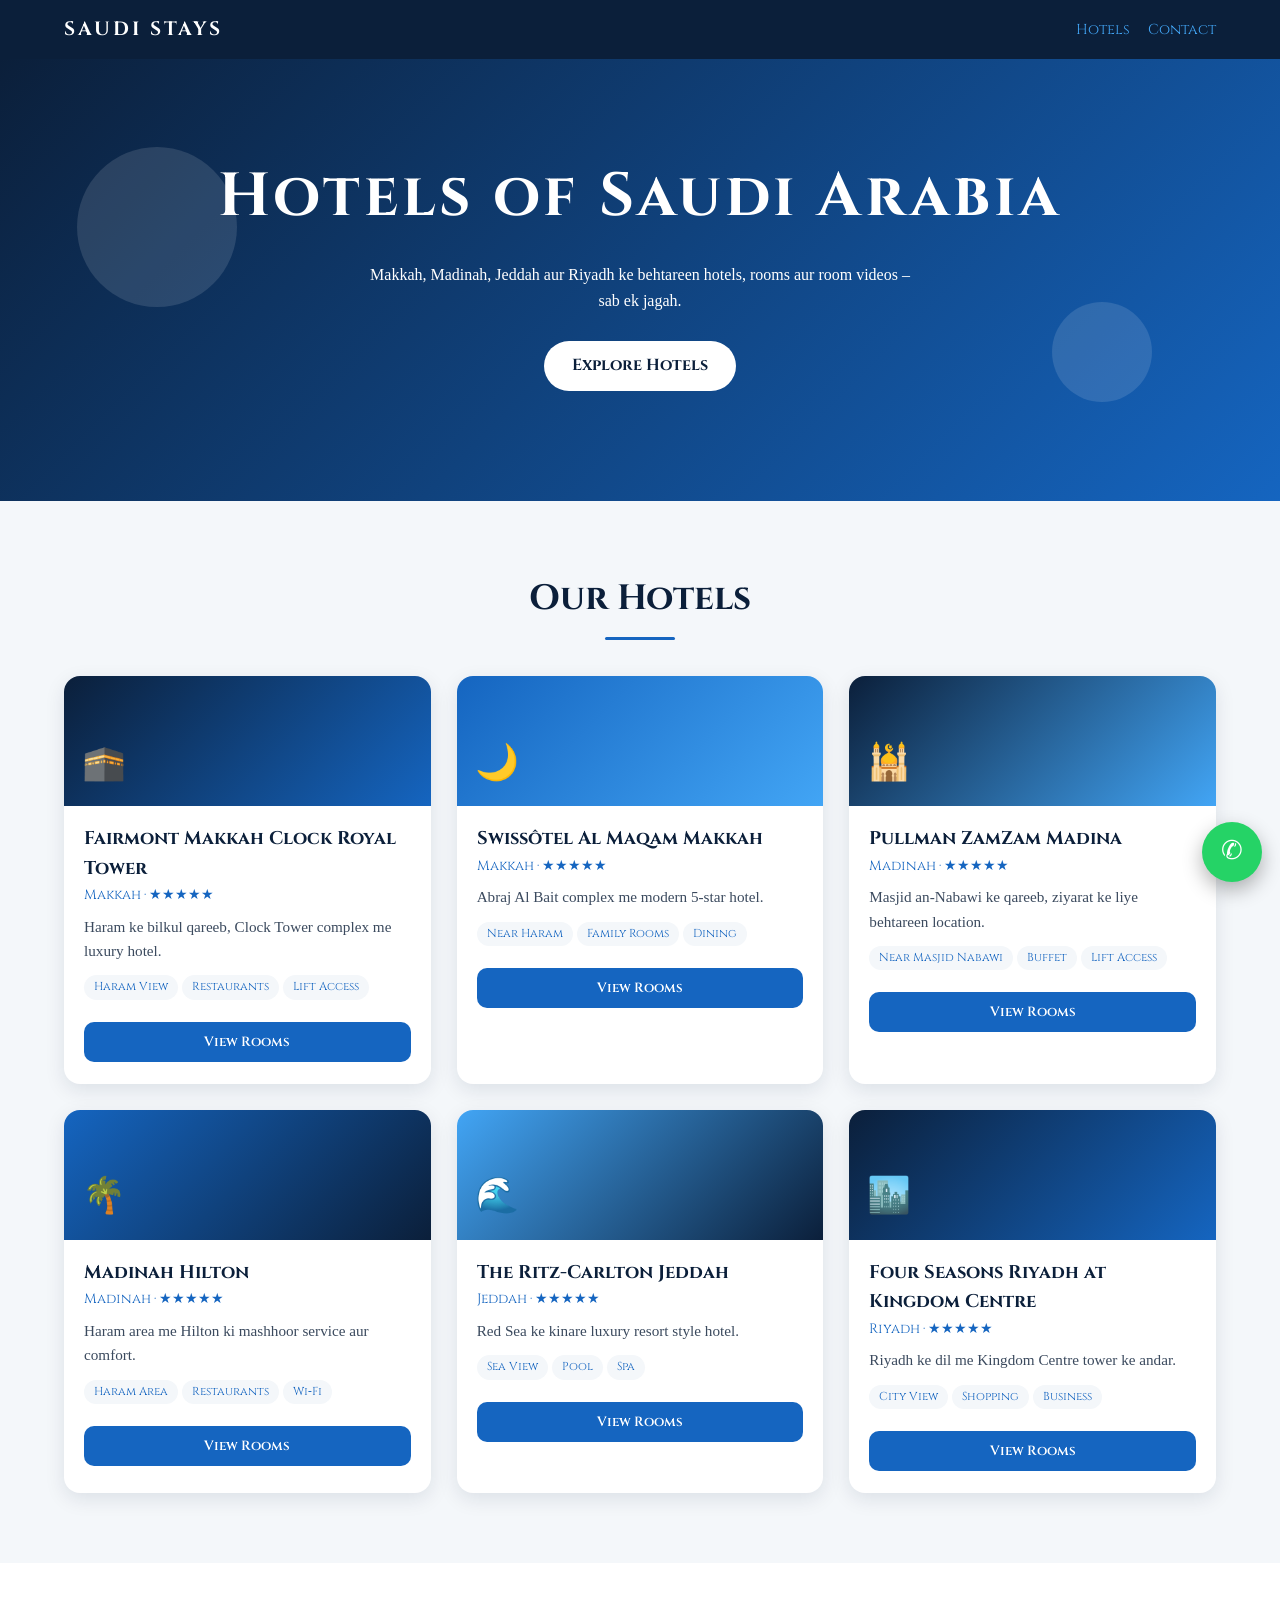
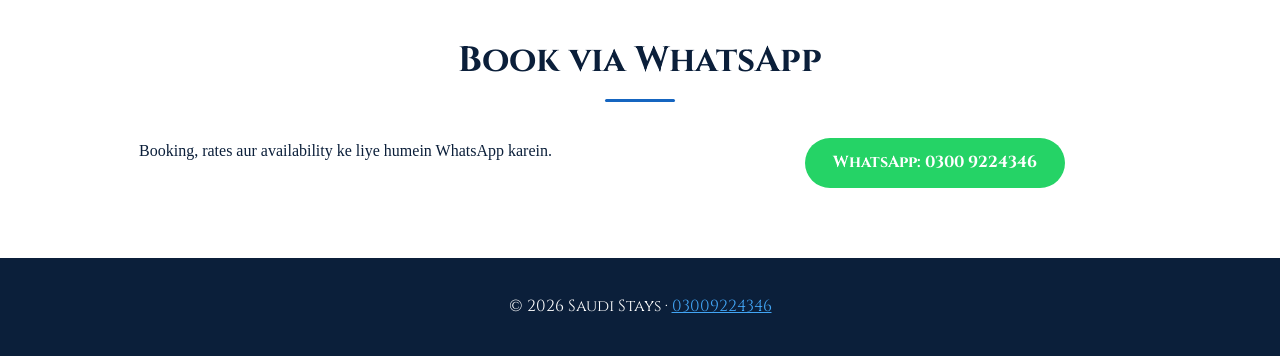
==== Saudi Stays – Hotels in Saudi Arabia.html @ 5dee255f "first" ====
<!DOCTYPE html>
<html lang="en">
<head>
<meta charset="UTF-8">
<meta name="viewport" content="width=device-width, initial-scale=1, viewport-fit=cover">
<title>Saudi Stays – Hotels in Saudi Arabia</title>
<link href="https://fonts.googleapis.com/css2?family=Cinzel:wght@400;600;700&display=swap" rel="stylesheet">
<style>
:root{--navy:#0B1F3A;--ocean:#1565C0;--sky:#42A5F5;--white:#FFFFFF;--gray:#F4F7FA;--text:#0B1F3A;--card:#FFFFFF;box-sizing:border-box;padding-top:env(safe-area-inset-top,0px);padding-bottom:env(safe-area-inset-bottom,0px)}
*{box-sizing:border-box;margin:0}
html{scroll-behavior:smooth}
body{font-family:'Cinzel',Georgia,serif;background:var(--gray);color:var(--text);line-height:1.6}
header{position:sticky;top:env(safe-area-inset-top,0px);z-index:20;background:var(--navy);display:flex;justify-content:space-between;align-items:center;padding:14px 5%}
header b{color:var(--white);letter-spacing:3px;font-size:1.2rem}
header a{color:var(--sky);text-decoration:none;margin-left:18px;font-size:.9rem;transition:color .3s}
header a:hover{color:var(--white)}
.hero{background:linear-gradient(135deg,var(--navy),var(--ocean),var(--sky),var(--ocean));background-size:300% 300%;animation:flow 12s ease infinite;color:var(--white);text-align:center;padding:90px 6% 110px;position:relative;overflow:hidden}
.hero h1{font-size:clamp(2rem,6vw,3.8rem);letter-spacing:4px;animation:rise 1s both}
.hero p{margin:16px auto 28px;max-width:560px;animation:rise 1s .3s both;font-family:Georgia,serif}
.btn{display:inline-block;background:var(--white);color:var(--navy);padding:12px 28px;border-radius:40px;text-decoration:none;font-weight:700;transition:transform .3s,box-shadow .3s;animation:rise 1s .6s both}
.btn:hover{transform:translateY(-4px);box-shadow:0 10px 24px rgba(0,0,0,.3)}
.orb{position:absolute;border-radius:50%;background:rgba(255,255,255,.12);animation:float 7s ease-in-out infinite}
.o1{width:160px;height:160px;left:6%;top:20%}.o2{width:100px;height:100px;right:10%;top:55%;animation-delay:2s}
section{padding:70px 5%}
h2{text-align:center;font-size:clamp(1.5rem,4vw,2.2rem);margin-bottom:36px;color:var(--navy)}
h2::after{content:"";display:block;width:70px;height:3px;background:var(--ocean);margin:10px auto 0;border-radius:3px}
.grid{display:grid;gap:26px;grid-template-columns:1fr}
.card{background:var(--card);border-radius:16px;overflow:hidden;box-shadow:0 6px 20px rgba(11,31,58,.1);transition:transform .35s,box-shadow .35s}
.card:hover{transform:translateY(-8px);box-shadow:0 16px 34px rgba(21,101,192,.25)}
.banner{height:130px;display:flex;align-items:flex-end;padding:14px 18px;color:var(--white);font-size:2.2rem}
.body{padding:18px 20px 22px}
.body h3{font-size:1.15rem;color:var(--navy)}
.meta{color:var(--ocean);font-size:.85rem;margin:2px 0 8px}
.body p{font-family:Georgia,serif;font-size:.95rem;color:#3b4a5e}
.tags{margin:10px 0}.tags span{display:inline-block;background:var(--gray);color:var(--ocean);font-size:.72rem;padding:3px 10px;border-radius:20px;margin:0 4px 4px 0}
.toggle{width:100%;margin-top:8px;border:0;background:var(--ocean);color:var(--white);padding:11px;border-radius:10px;font-family:inherit;font-weight:600;cursor:pointer;transition:background .3s}
.toggle:hover{background:var(--navy)}
.rooms{max-height:0;overflow:hidden;transition:max-height .6s ease}
.room{border-top:1px dashed #cfd8e3;margin-top:14px;padding-top:12px;animation:rise .5s both}
.room h4{font-size:.95rem}.room p{font-size:.85rem}
.acts{display:flex;gap:8px;margin-top:8px;flex-wrap:wrap}
.acts a{font-size:.78rem;padding:7px 14px;border-radius:20px;text-decoration:none;font-weight:700;transition:transform .25s}
.acts a:hover{transform:scale(1.07)}
.yt{background:#e62117;color:#fff}.wa{background:#25D366;color:#fff}
.grid-item img{max-width:100%;height:auto;display:block;margin:0 auto}
footer{background:var(--navy);color:var(--white);text-align:center;padding:36px 5%}
footer a{color:var(--sky)}
.fab{position:fixed;right:18px;bottom:calc(18px + env(safe-area-inset-bottom,0px));width:60px;height:60px;border-radius:50%;background:#25D366;color:#fff;display:flex;align-items:center;justify-content:center;font-size:1.6rem;text-decoration:none;z-index:30;box-shadow:0 8px 20px rgba(0,0,0,.3);animation:pulse 2s infinite}
.reveal{opacity:0;transform:translateY(40px);transition:opacity .8s,transform .8s}
.reveal.show{opacity:1;transform:none}
@keyframes flow{50%{background-position:100% 50%}}
@keyframes rise{from{opacity:0;transform:translateY(30px)}to{opacity:1;transform:none}}
@keyframes float{50%{transform:translateY(-30px)}}
@keyframes pulse{0%{box-shadow:0 0 0 0 rgba(37,211,102,.6)}70%{box-shadow:0 0 0 18px rgba(37,211,102,0)}100%{box-shadow:0 0 0 0 rgba(37,211,102,0)}}

@media screen and (min-width: 768px) {
    .row-1 { grid-template-columns: 1fr; }
    .row-2 { grid-template-columns: 1fr 1fr; }
    .row-3 { grid-template-columns: 1fr 1fr 1fr; }
    .row-4 { grid-template-columns: 1fr 1fr 1fr 1fr; }
    .row-5 { grid-template-columns: 1fr 2fr 1fr 1fr; }
    .row-6 { grid-template-columns: 1fr 3fr 1fr; }
    .row-7 { grid-template-columns: 1fr 2fr 2fr 1fr; }
    .row-8 { grid-template-columns: 2fr 2fr; }
    .row-9 { grid-template-columns: 3fr 1fr; }
}
@media (prefers-color-scheme:dark){:root:not([data-theme="light"]){--gray:#071426;--card:#0F2A4A;--text:#E8F1FB}.body h3,h2,.room h4{color:var(--white)}.body p{color:#b6c6d9}.tags span{background:#0B1F3A}}
</style>
</head>
<body>
<header><b>SAUDI STAYS</b><nav><a href="#hotels">Hotels</a><a href="#contact">Contact</a></nav></header>

<div class="hero">
  <div class="orb o1"></div><div class="orb o2"></div>
  <h1>Hotels of Saudi Arabia</h1>
  <p>Makkah, Madinah, Jeddah aur Riyadh ke behtareen hotels, rooms aur room videos – sab ek jagah.</p>
  <a class="btn" href="#hotels">Explore Hotels</a>
</div>

<section id="hotels">
  <h2>Our Hotels</h2>
  <div class="grid row-3" id="hotelGrid"></div>
</section>

<section id="contact" style="background:var(--white)">
  <h2>Book via WhatsApp</h2>
  <div class="grid row-2">
    <div class="grid-item reveal" style="text-align:center"><p style="font-family:Georgia,serif">Booking, rates aur availability ke liye humein WhatsApp karein.</p></div>
    <div class="grid-item reveal" style="text-align:center"><a class="btn" style="animation:none;background:#25D366;color:#fff" href="https://wa.me/923009224346" target="_blank" rel="noopener">WhatsApp: 0300 9224346</a></div>
  </div>
</section>

<footer>© 2026 Saudi Stays · <a href="https://wa.me/923009224346" target="_blank" rel="noopener">03009224346</a></footer>
<a class="fab" href="https://wa.me/923009224346?text=Assalam%20o%20Alaikum%2C%20hotel%20booking%20ke%20baray%20me%20maloomat%20chahiye." target="_blank" rel="noopener" aria-label="WhatsApp">&#9990;</a>

<script>
// ---- Edit this list: add hotels/rooms and paste your real YouTube links in "video" ----
var HOTELS=[
{name:"Fairmont Makkah Clock Royal Tower",city:"Makkah",stars:5,icon:"🕋",c:"#0B1F3A,#1565C0",desc:"Haram ke bilkul qareeb, Clock Tower complex me luxury hotel.",tags:["Haram View","Restaurants","Lift Access"],rooms:[
 {n:"Deluxe Room",d:"Comfortable room, city ya Kaaba view options.",video:"https://www.youtube.com/results?search_query=Fairmont+Makkah+Clock+Royal+Tower+deluxe+room"},
 {n:"Kaaba View Suite",d:"Spacious suite, living area ke sath.",video:"https://www.youtube.com/results?search_query=Fairmont+Makkah+Clock+Royal+Tower+suite"}]},
{name:"Swissôtel Al Maqam Makkah",city:"Makkah",stars:5,icon:"🌙",c:"#1565C0,#42A5F5",desc:"Abraj Al Bait complex me modern 5-star hotel.",tags:["Near Haram","Family Rooms","Dining"],rooms:[
 {n:"Superior Room",d:"Aaramdeh room, family ke liye munasib.",video:"https://www.youtube.com/results?search_query=Swissotel+Al+Maqam+Makkah+room"},
 {n:"Executive Suite",d:"Bara suite, extra seating space.",video:"https://www.youtube.com/results?search_query=Swissotel+Al+Maqam+Makkah+suite"}]},
{name:"Pullman ZamZam Madina",city:"Madinah",stars:5,icon:"🕌",c:"#0B1F3A,#42A5F5",desc:"Masjid an-Nabawi ke qareeb, ziyarat ke liye behtareen location.",tags:["Near Masjid Nabawi","Buffet","Lift Access"],rooms:[
 {n:"Classic Room",d:"Saaf suthra aur sukoon wala room.",video:"https://www.youtube.com/results?search_query=Pullman+ZamZam+Madina+room"},
 {n:"Family Suite",d:"Bare groups ke liye connecting rooms.",video:"https://www.youtube.com/results?search_query=Pullman+ZamZam+Madina+suite"}]},
{name:"Madinah Hilton",city:"Madinah",stars:5,icon:"🌴",c:"#1565C0,#0B1F3A",desc:"Haram area me Hilton ki mashhoor service aur comfort.",tags:["Haram Area","Restaurants","Wi‑Fi"],rooms:[
 {n:"King Room",d:"Bara bed, modern facilities.",video:"https://www.youtube.com/results?search_query=Madinah+Hilton+room"},
 {n:"Twin Room",d:"Do beds, dosto ya family ke liye.",video:"https://www.youtube.com/results?search_query=Madinah+Hilton+twin+room"}]},
{name:"The Ritz-Carlton Jeddah",city:"Jeddah",stars:5,icon:"🌊",c:"#42A5F5,#0B1F3A",desc:"Red Sea ke kinare luxury resort style hotel.",tags:["Sea View","Pool","Spa"],rooms:[
 {n:"Deluxe Sea View",d:"Samandar ka khoobsurat nazara.",video:"https://www.youtube.com/results?search_query=Ritz+Carlton+Jeddah+room"},
 {n:"Premier Suite",d:"Luxury suite, private lounge.",video:"https://www.youtube.com/results?search_query=Ritz+Carlton+Jeddah+suite"}]},
{name:"Four Seasons Riyadh at Kingdom Centre",city:"Riyadh",stars:5,icon:"🏙️",c:"#0B1F3A,#1565C0",desc:"Riyadh ke dil me Kingdom Centre tower ke andar.",tags:["City View","Shopping","Business"],rooms:[
 {n:"Deluxe City Room",d:"Shehar ke views wala modern room.",video:"https://www.youtube.com/results?search_query=Four+Seasons+Riyadh+Kingdom+Centre+room"},
 {n:"Executive Suite",d:"Business travellers ke liye suite.",video:"https://www.youtube.com/results?search_query=Four+Seasons+Riyadh+suite"}]}
];
var WA="923009224346",g=document.getElementById("hotelGrid");
HOTELS.forEach(function(h,i){
 var rooms=h.rooms.map(function(r){
  var msg=encodeURIComponent("Assalam o Alaikum, "+h.name+" ("+r.n+") ki booking ke baray me maloomat chahiye.");
  return '<div class="room"><h4>'+r.n+'</h4><p>'+r.d+'</p><div class="acts"><a class="yt" href="'+r.video+'" target="_blank" rel="noopener">▶ Room Video</a><a class="wa" href="https://wa.me/'+WA+'?text='+msg+'" target="_blank" rel="noopener">WhatsApp</a></div></div>';
 }).join("");
 var el=document.createElement("div");
 el.className="card reveal";el.style.transitionDelay=(i%3)*120+"ms";
 el.innerHTML='<div class="banner" style="background:linear-gradient(135deg,'+h.c+')">'+h.icon+'</div><div class="body"><h3>'+h.name+'</h3><div class="meta">'+h.city+' · '+"★".repeat(h.stars)+'</div><p>'+h.desc+'</p><div class="tags">'+h.tags.map(function(t){return '<span>'+t+'</span>'}).join("")+'</div><button class="toggle">View Rooms</button><div class="rooms">'+rooms+'</div></div>';
 var btn=el.querySelector(".toggle"),box=el.querySelector(".rooms");
 btn.onclick=function(){var open=box.style.maxHeight&&box.style.maxHeight!=="0px";box.style.maxHeight=open?"0px":box.scrollHeight+"px";btn.textContent=open?"View Rooms":"Hide Rooms"};
 g.appendChild(el);
});
var io=new IntersectionObserver(function(es){es.forEach(function(e){if(e.isIntersecting){e.target.classList.add("show");io.unobserve(e.target)}})},{threshold:.15});
document.querySelectorAll(".reveal").forEach(function(n){io.observe(n)});
</script>
</body>
</html>
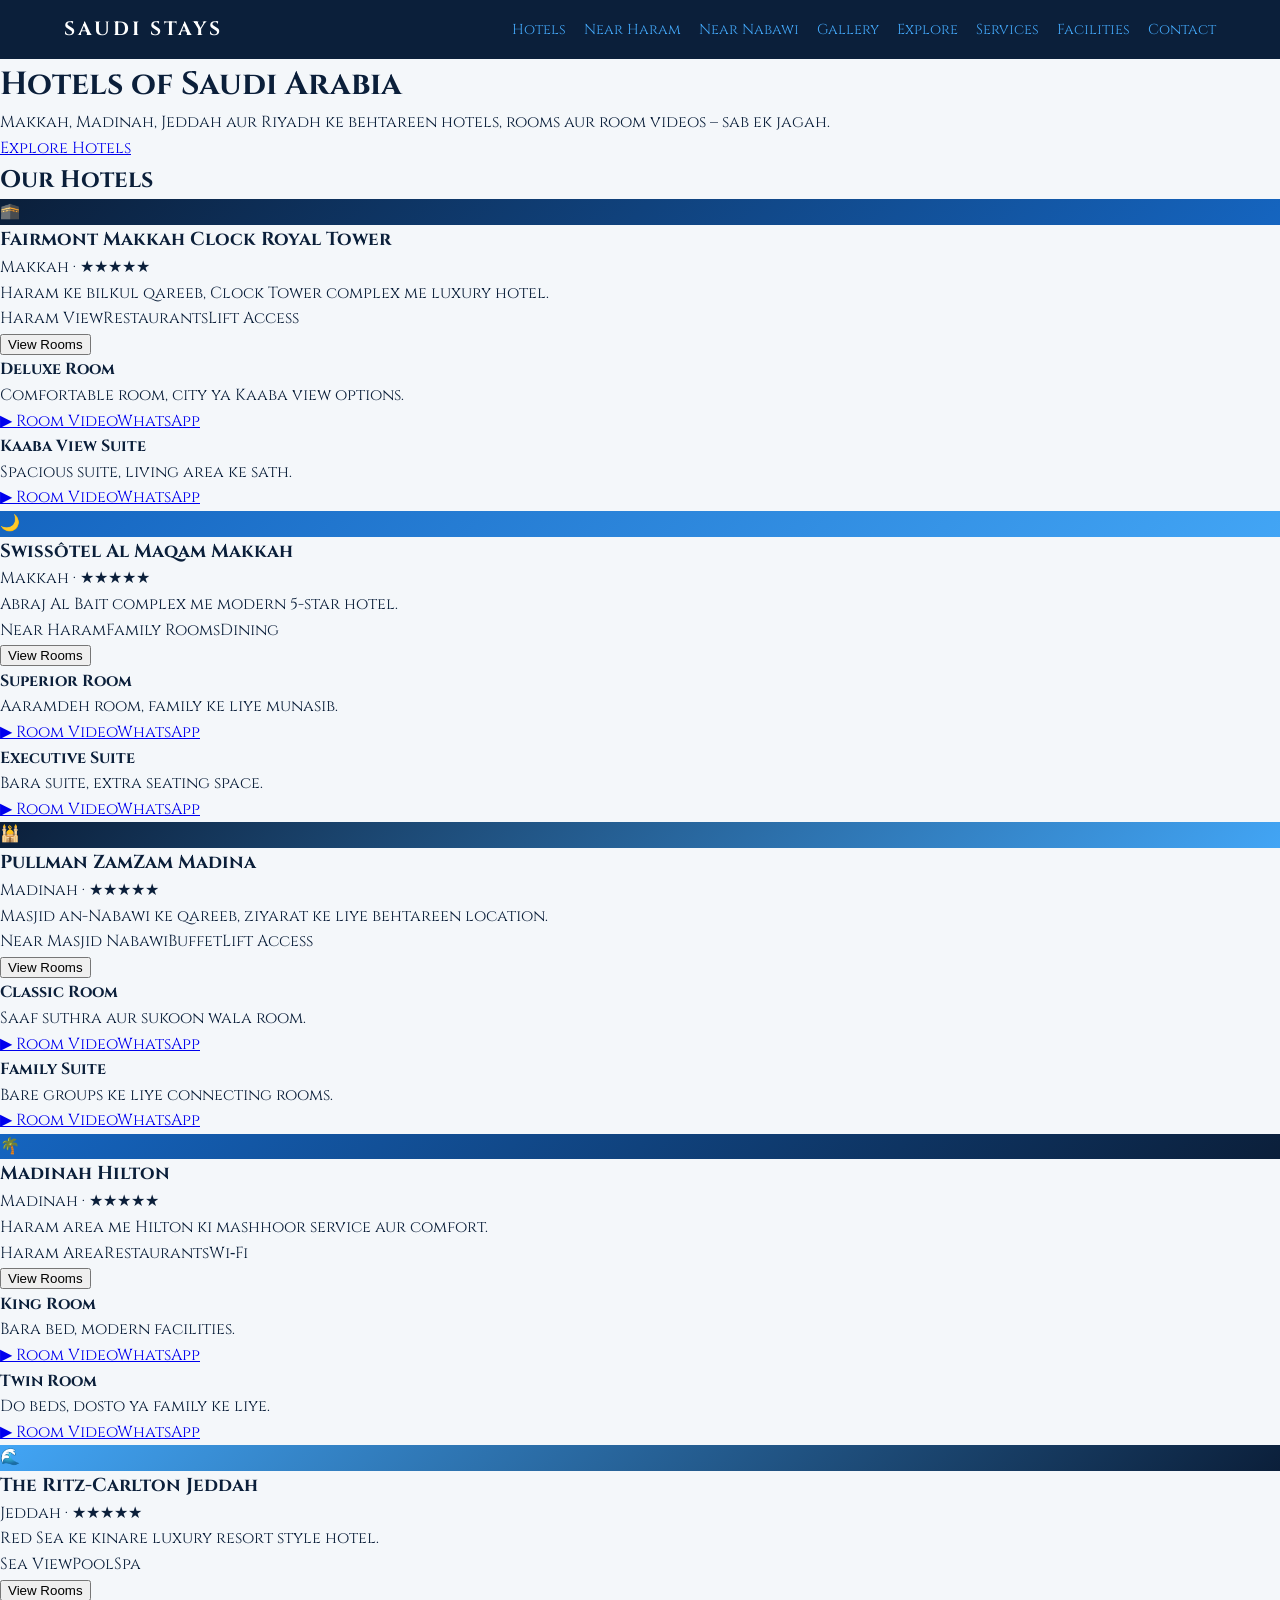
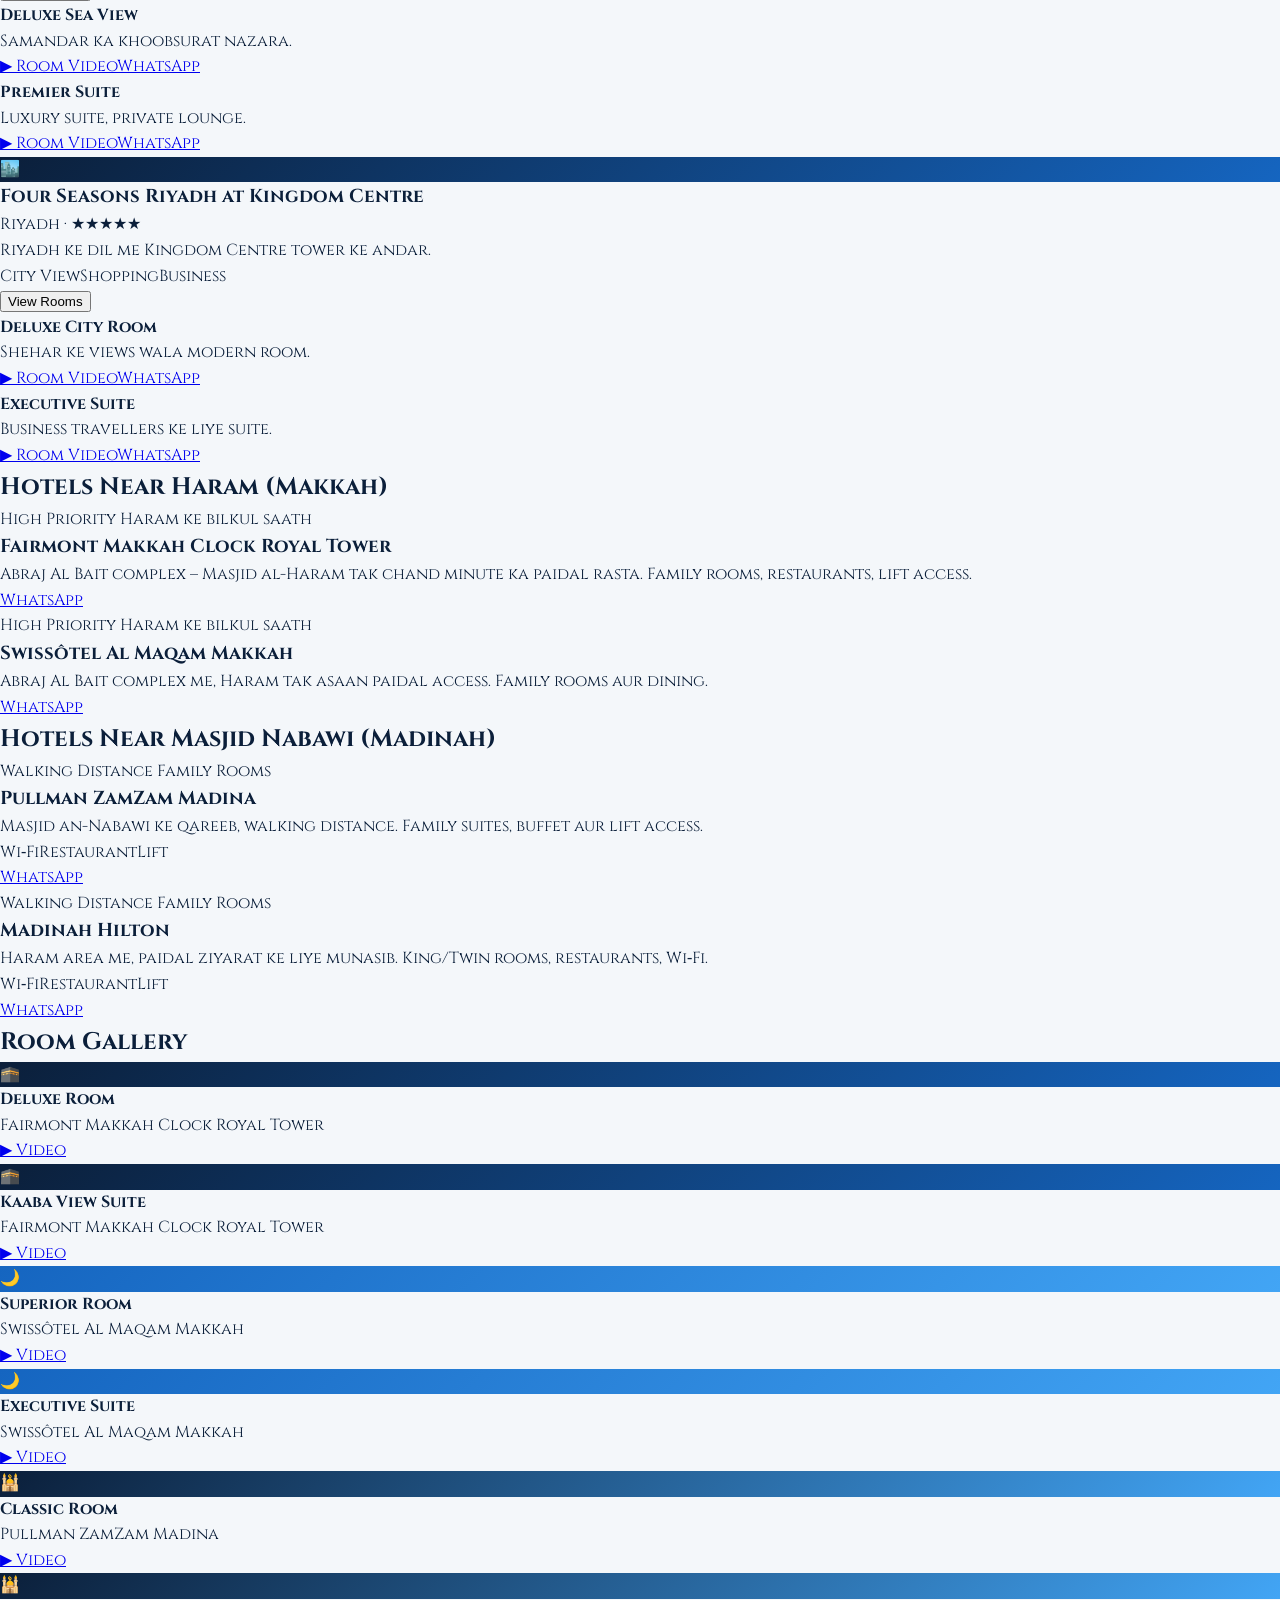
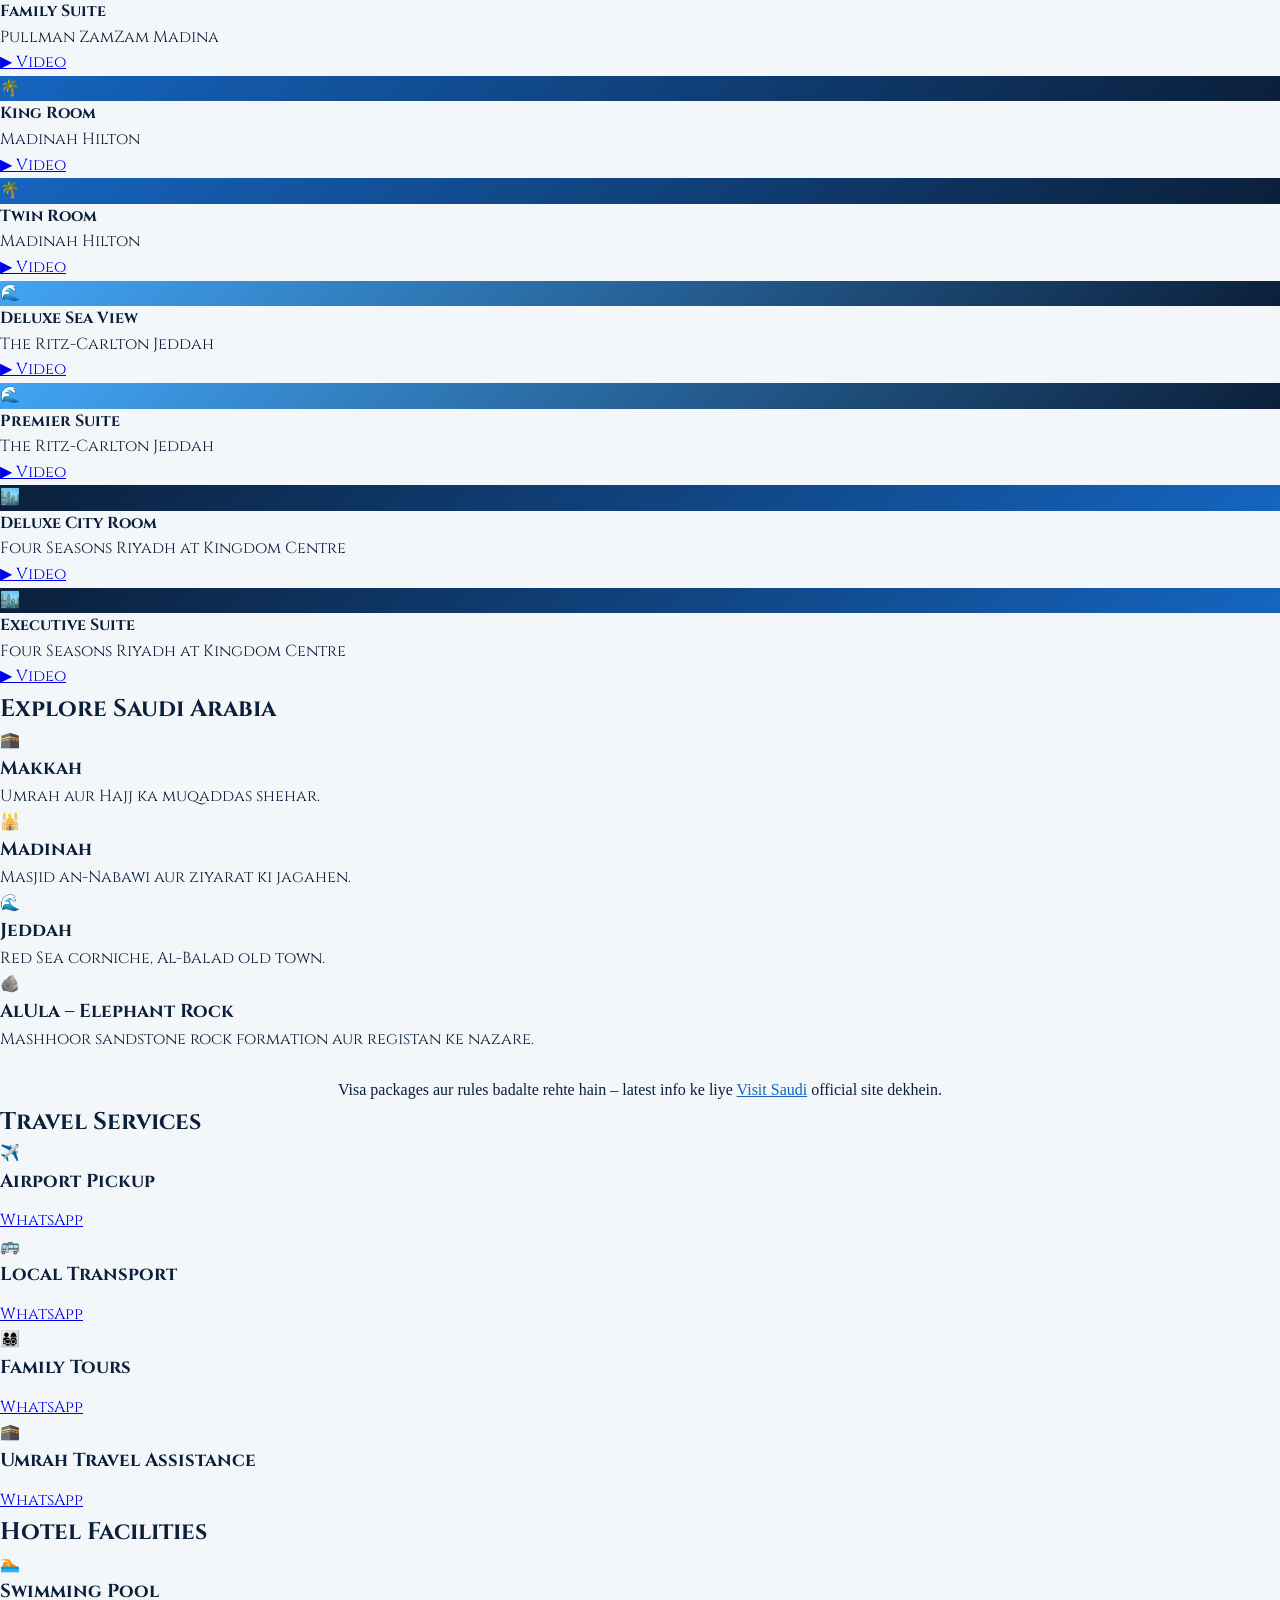
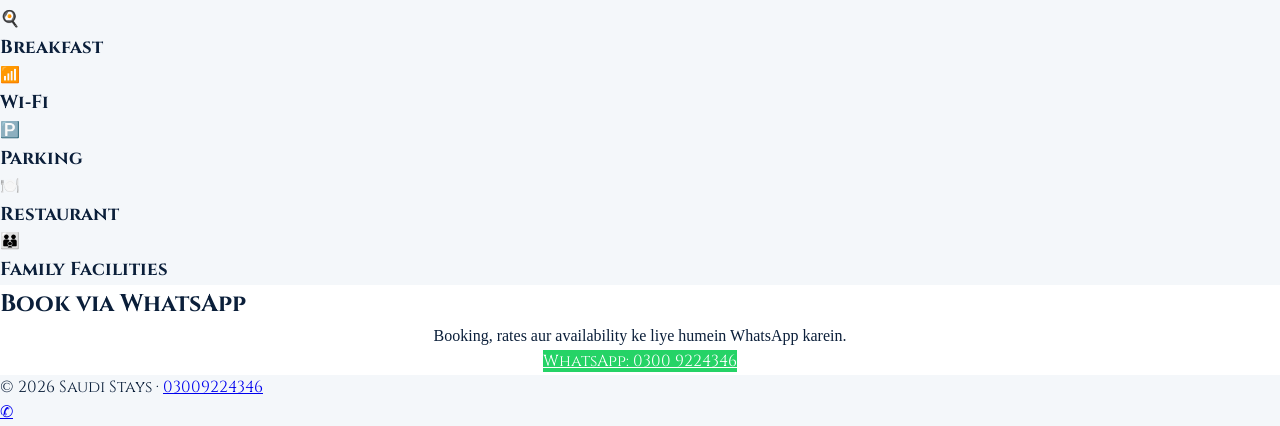
==== commit 39de665d: "Change UI" ====
--- a/Saudi Stays – Hotels in Saudi Arabia.html
+++ b/Saudi Stays – Hotels in Saudi Arabia.html
@@ -14,61 +14,11 @@
 header b{color:var(--white);letter-spacing:3px;font-size:1.2rem}
 header a{color:var(--sky);text-decoration:none;margin-left:18px;font-size:.9rem;transition:color .3s}
 header a:hover{color:var(--white)}
-.hero{background:linear-gradient(135deg,var(--navy),var(--ocean),var(--sky),var(--ocean));background-size:300% 300%;animation:flow 12s ease infinite;color:var(--white);text-align:center;padding:90px 6% 110px;position:relative;overflow:hidden}
-.hero h1{font-size:clamp(2rem,6vw,3.8rem);letter-spacing:4px;animation:rise 1s both}
-.hero p{margin:16px auto 28px;max-width:560px;animation:rise 1s .3s both;font-family:Georgia,serif}
-.btn{display:inline-block;background:var(--white);color:var(--navy);padding:12px 28px;border-radius:40px;text-decoration:none;font-weight:700;transition:transform .3s,box-shadow .3s;animation:rise 1s .6s both}
-.btn:hover{transform:translateY(-4px);box-shadow:0 10px 24px rgba(0,0,0,.3)}
-.orb{position:absolute;border-radius:50%;background:rgba(255,255,255,.12);animation:float 7s ease-in-out infinite}
-.o1{width:160px;height:160px;left:6%;top:20%}.o2{width:100px;height:100px;right:10%;top:55%;animation-delay:2s}
-section{padding:70px 5%}
-h2{text-align:center;font-size:clamp(1.5rem,4vw,2.2rem);margin-bottom:36px;color:var(--navy)}
-h2::after{content:"";display:block;width:70px;height:3px;background:var(--ocean);margin:10px auto 0;border-radius:3px}
-.grid{display:grid;gap:26px;grid-template-columns:1fr}
-.card{background:var(--card);border-radius:16px;overflow:hidden;box-shadow:0 6px 20px rgba(11,31,58,.1);transition:transform .35s,box-shadow .35s}
-.card:hover{transform:translateY(-8px);box-shadow:0 16px 34px rgba(21,101,192,.25)}
-.banner{height:130px;display:flex;align-items:flex-end;padding:14px 18px;color:var(--white);font-size:2.2rem}
-.body{padding:18px 20px 22px}
-.body h3{font-size:1.15rem;color:var(--navy)}
-.meta{color:var(--ocean);font-size:.85rem;margin:2px 0 8px}
-.body p{font-family:Georgia,serif;font-size:.95rem;color:#3b4a5e}
-.tags{margin:10px 0}.tags span{display:inline-block;background:var(--gray);color:var(--ocean);font-size:.72rem;padding:3px 10px;border-radius:20px;margin:0 4px 4px 0}
-.toggle{width:100%;margin-top:8px;border:0;background:var(--ocean);color:var(--white);padding:11px;border-radius:10px;font-family:inherit;font-weight:600;cursor:pointer;transition:background .3s}
-.toggle:hover{background:var(--navy)}
-.rooms{max-height:0;overflow:hidden;transition:max-height .6s ease}
-.room{border-top:1px dashed #cfd8e3;margin-top:14px;padding-top:12px;animation:rise .5s both}
-.room h4{font-size:.95rem}.room p{font-size:.85rem}
-.acts{display:flex;gap:8px;margin-top:8px;flex-wrap:wrap}
-.acts a{font-size:.78rem;padding:7px 14px;border-radius:20px;text-decoration:none;font-weight:700;transition:transform .25s}
-.acts a:hover{transform:scale(1.07)}
-.yt{background:#e62117;color:#fff}.wa{background:#25D366;color:#fff}
-.grid-item img{max-width:100%;height:auto;display:block;margin:0 auto}
-footer{background:var(--navy);color:var(--white);text-align:center;padding:36px 5%}
-footer a{color:var(--sky)}
-.fab{position:fixed;right:18px;bottom:calc(18px + env(safe-area-inset-bottom,0px));width:60px;height:60px;border-radius:50%;background:#25D366;color:#fff;display:flex;align-items:center;justify-content:center;font-size:1.6rem;text-decoration:none;z-index:30;box-shadow:0 8px 20px rgba(0,0,0,.3);animation:pulse 2s infinite}
-.reveal{opacity:0;transform:translateY(40px);transition:opacity .8s,transform .8s}
-.reveal.show{opacity:1;transform:none}
-@keyframes flow{50%{background-position:100% 50%}}
-@keyframes rise{from{opacity:0;transform:translateY(30px)}to{opacity:1;transform:none}}
-@keyframes float{50%{transform:translateY(-30px)}}
-@keyframes pulse{0%{box-shadow:0 0 0 0 rgba(37,211,102,.6)}70%{box-shadow:0 0 0 18px rgba(37,211,102,0)}100%{box-shadow:0 0 0 0 rgba(37,211,102,0)}}
 
-@media screen and (min-width: 768px) {
-    .row-1 { grid-template-columns: 1fr; }
-    .row-2 { grid-template-columns: 1fr 1fr; }
-    .row-3 { grid-template-columns: 1fr 1fr 1fr; }
-    .row-4 { grid-template-columns: 1fr 1fr 1fr 1fr; }
-    .row-5 { grid-template-columns: 1fr 2fr 1fr 1fr; }
-    .row-6 { grid-template-columns: 1fr 3fr 1fr; }
-    .row-7 { grid-template-columns: 1fr 2fr 2fr 1fr; }
-    .row-8 { grid-template-columns: 2fr 2fr; }
-    .row-9 { grid-template-columns: 3fr 1fr; }
-}
-@media (prefers-color-scheme:dark){:root:not([data-theme="light"]){--gray:#071426;--card:#0F2A4A;--text:#E8F1FB}.body h3,h2,.room h4{color:var(--white)}.body p{color:#b6c6d9}.tags span{background:#0B1F3A}}
 </style>
 </head>
 <body>
-<header><b>SAUDI STAYS</b><nav><a href="#hotels">Hotels</a><a href="#contact">Contact</a></nav></header>
+<header><b>SAUDI STAYS</b><nav><a href="#hotels">Hotels</a><a href="#haram">Near Haram</a><a href="#nabawi">Near Nabawi</a><a href="#gallery">Gallery</a><a href="#explore">Explore</a><a href="#services">Services</a><a href="#facilities">Facilities</a><a href="#contact">Contact</a></nav></header>
 
 <div class="hero">
   <div class="orb o1"></div><div class="orb o2"></div>
@@ -82,6 +32,12 @@
   <div class="grid row-3" id="hotelGrid"></div>
 </section>
 
+<section id="haram" class="alt"><h2>Hotels Near Haram (Makkah)</h2><div class="grid row-2" id="haramGrid"></div></section>
+<section id="nabawi"><h2>Hotels Near Masjid Nabawi (Madinah)</h2><div class="grid row-2" id="nabawiGrid"></div></section>
+<section id="gallery" class="alt"><h2>Room Gallery</h2><div class="grid row-4" id="galleryGrid"></div></section>
+<section id="explore"><h2>Explore Saudi Arabia</h2><div class="grid row-4" id="exploreGrid"></div><p style="text-align:center;margin-top:24px;font-family:Georgia,serif">Visa packages aur rules badalte rehte hain – latest info ke liye <a href="https://www.visitsaudi.com" target="_blank" rel="noopener" style="color:var(--ocean)">Visit Saudi</a> official site dekhein.</p></section>
+<section id="services" class="alt"><h2>Travel Services</h2><div class="grid row-4" id="servicesGrid"></div></section>
+<section id="facilities"><h2>Hotel Facilities</h2><div class="grid row-3" id="facGrid"></div></section>
 <section id="contact" style="background:var(--white)">
   <h2>Book via WhatsApp</h2>
   <div class="grid row-2">
@@ -128,6 +84,21 @@
  btn.onclick=function(){var open=box.style.maxHeight&&box.style.maxHeight!=="0px";box.style.maxHeight=open?"0px":box.scrollHeight+"px";btn.textContent=open?"View Rooms":"Hide Rooms"};
  g.appendChild(el);
 });
+function wa(t){return "https://wa.me/"+WA+"?text="+encodeURIComponent(t)}
+function fill(id,items,delay){var c=document.getElementById(id);items.forEach(function(x,i){var e=document.createElement("div");e.className="card reveal mini";e.style.transitionDelay=(i%4)*100+"ms";e.innerHTML=x;c.appendChild(e)})}
+var NEAR=[
+{h:"Fairmont Makkah Clock Royal Tower",b:"Haram ke bilkul saath",hot:1,t:"Abraj Al Bait complex – Masjid al-Haram tak chand minute ka paidal rasta. Family rooms, restaurants, lift access."},
+{h:"Swissôtel Al Maqam Makkah",b:"Haram ke bilkul saath",hot:1,t:"Abraj Al Bait complex me, Haram tak asaan paidal access. Family rooms aur dining."}];
+fill("haramGrid",NEAR.map(function(n){return '<div class="body" style="text-align:left"><span class="badge hot">High Priority</span> <span class="badge">'+n.b+'</span><h3>'+n.h+'</h3><p>'+n.t+'</p><div class="acts"><a class="wa" href="'+wa("Assalam o Alaikum, "+n.h+" ki booking chahiye.")+'" target="_blank" rel="noopener">WhatsApp</a></div></div>'}));
+var NAB=[
+{h:"Pullman ZamZam Madina",t:"Masjid an-Nabawi ke qareeb, walking distance. Family suites, buffet aur lift access."},
+{h:"Madinah Hilton",t:"Haram area me, paidal ziyarat ke liye munasib. King/Twin rooms, restaurants, Wi‑Fi."}];
+fill("nabawiGrid",NAB.map(function(n){return '<div class="body" style="text-align:left"><span class="badge">Walking Distance</span> <span class="badge">Family Rooms</span><h3>'+n.h+'</h3><p>'+n.t+'</p><div class="tags"><span>Wi‑Fi</span><span>Restaurant</span><span>Lift</span></div><div class="acts"><a class="wa" href="'+wa("Assalam o Alaikum, "+n.h+" ki booking chahiye.")+'" target="_blank" rel="noopener">WhatsApp</a></div></div>'}));
+var tiles=[];HOTELS.forEach(function(h){h.rooms.forEach(function(r){tiles.push('<div class="tile" style="background:linear-gradient(135deg,'+h.c+')">'+h.icon+'</div><div class="body"><h4>'+r.n+'</h4><div class="meta">'+h.name+'</div><div class="acts" style="justify-content:center"><a class="yt" href="'+r.video+'" target="_blank" rel="noopener">▶ Video</a></div></div>')})});
+fill("galleryGrid",tiles);
+fill("exploreGrid",[["🕋","Makkah","Umrah aur Hajj ka muqaddas shehar."],["🕌","Madinah","Masjid an-Nabawi aur ziyarat ki jagahen."],["🌊","Jeddah","Red Sea corniche, Al-Balad old town."],["🪨","AlUla – Elephant Rock","Mashhoor sandstone rock formation aur registan ke nazare."]].map(function(x){return '<div class="body"><span class="ic">'+x[0]+'</span><h3>'+x[1]+'</h3><p>'+x[2]+'</p></div>'}));
+fill("servicesGrid",[["✈️","Airport Pickup"],["🚌","Local Transport"],["👨‍👩‍👧‍👦","Family Tours"],["🕋","Umrah Travel Assistance"]].map(function(x){return '<div class="body"><span class="ic">'+x[0]+'</span><h3>'+x[1]+'</h3><div class="acts" style="justify-content:center;margin-top:12px"><a class="wa" href="'+wa("Assalam o Alaikum, "+x[1]+" ke baray me maloomat chahiye.")+'" target="_blank" rel="noopener">WhatsApp</a></div></div>'}));
+fill("facGrid",[["🏊","Swimming Pool"],["🍳","Breakfast"],["📶","Wi‑Fi"],["🅿️","Parking"],["🍽️","Restaurant"],["👪","Family Facilities"]].map(function(x){return '<div class="body"><span class="ic">'+x[0]+'</span><h3>'+x[1]+'</h3></div>'}));
 var io=new IntersectionObserver(function(es){es.forEach(function(e){if(e.isIntersecting){e.target.classList.add("show");io.unobserve(e.target)}})},{threshold:.15});
 document.querySelectorAll(".reveal").forEach(function(n){io.observe(n)});
 </script>
